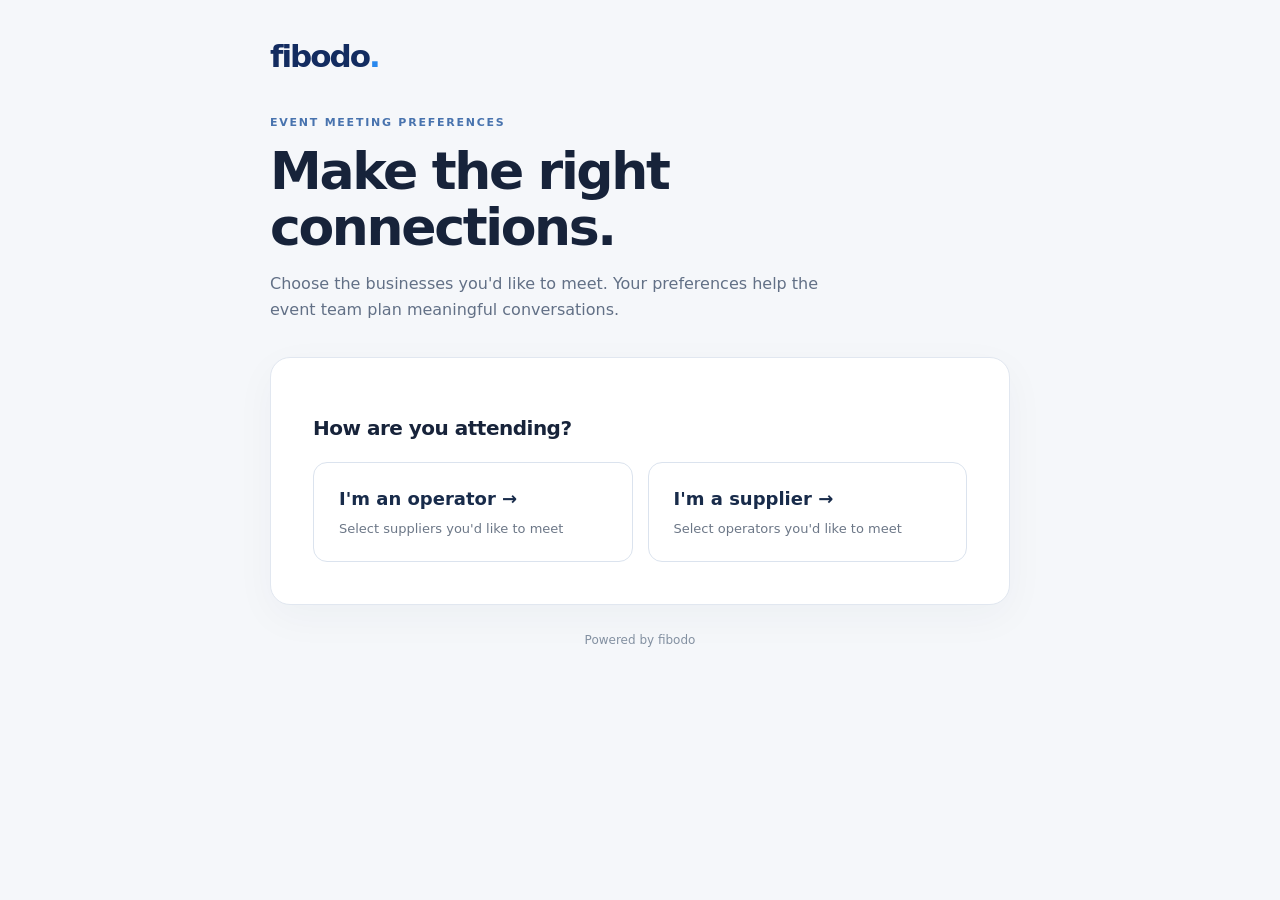
==== index.html @ 54638a2a "Add" ====
<!doctype html><html lang="en"><head><meta charset="utf-8"><meta name="viewport" content="width=device-width,initial-scale=1"><title>Meeting Selector | fibodo</title><link rel="stylesheet" href="styles.css"></head><body><main class="wrap"><header><div class="brand">fibodo<span>.</span></div><p class="eyebrow">EVENT MEETING PREFERENCES</p><h1>Make the right connections.</h1><p class="intro">Choose the businesses you'd like to meet. Your preferences help the event team plan meaningful conversations.</p></header><section class="panel"><div id="choice"><h2>How are you attending?</h2><div class="roles"><a class="role" href="operators.html"><strong>I'm an operator →</strong><small>Select suppliers you'd like to meet</small></a><a class="role" href="suppliers.html"><strong>I'm a supplier →</strong><small>Select operators you'd like to meet</small></a></div></div></section><footer>Powered by fibodo</footer></main></body></html>
---- styles.css ----
:root{font-family:Inter,ui-sans-serif,system-ui,-apple-system,Segoe UI,Arial,sans-serif;color:#17233a;background:#f5f7fa}*{box-sizing:border-box}body{margin:0}.wrap{max-width:780px;margin:auto;padding:38px 20px 60px}.brand{font-size:31px;font-weight:850;letter-spacing:-2px;color:#132c60}.brand span{color:#2888ee}.eyebrow{font-size:11px;font-weight:800;letter-spacing:.16em;color:#4873ae;margin-top:42px}h1{font-size:clamp(32px,6vw,52px);letter-spacing:-.045em;line-height:1.08;margin:14px 0}h2{font-size:20px;letter-spacing:-.025em}.intro{color:#627086;line-height:1.6;max-width:560px}.panel{margin-top:34px;padding:clamp(22px,5vw,42px);background:white;border:1px solid #e1e7f0;border-radius:20px;box-shadow:0 12px 42px #1c36540a}.roles{display:grid;grid-template-columns:1fr 1fr;gap:15px;margin-top:22px}.role{display:flex;flex-direction:column;gap:12px;padding:25px;border:1px solid #dbe3ee;border-radius:14px;text-decoration:none;color:#182b4a;transition:.2s}.role:hover{border-color:#2478db;background:#f4f9ff;transform:translateY(-2px)}.role strong{font-size:18px}.role small{color:#6c7787;font-size:13px}label{display:block;font-size:14px;font-weight:750;margin-bottom:9px}select,input[type=search]{width:100%;padding:15px;border:1px solid #ccd7e6;border-radius:10px;background:white;font:inherit;color:#17233a}select:focus,input:focus{outline:2px solid #3788df;outline-offset:2px}.listheading{display:flex;align-items:center;justify-content:space-between;gap:10px;margin-top:32px}.listheading h2{margin:0 0 14px}.listheading span{color:#4774ae;font-size:13px;font-weight:750}.options{display:grid;grid-template-columns:1fr 1fr;gap:9px;margin-top:16px;max-height:430px;overflow:auto}.option{display:flex;align-items:center;gap:10px;padding:13px 12px;border:1px solid #e1e7ee;border-radius:10px;cursor:pointer;font-size:13px;font-weight:600;margin:0;min-width:0}.option:has(input:checked){background:#edf5ff;border-color:#7bafe9}.option input{width:17px;height:17px;accent-color:#246ec9;flex-shrink:0}.option span{overflow-wrap:anywhere}.status{font-size:14px;min-height:20px;line-height:1.5}.status.error{color:#b32731}.status.success{color:#167347}button{width:100%;border:0;border-radius:11px;background:#143e84;color:white;padding:17px;font-size:15px;font-weight:750;cursor:pointer}button:hover{background:#0c2c62}button:disabled{opacity:.55;cursor:wait}.back{display:inline-block;margin-bottom:25px;text-decoration:none;color:#456a9e;font-size:14px}footer{margin-top:28px;text-align:center;color:#8390a1;font-size:12px}@media(max-width:570px){.roles,.options{grid-template-columns:1fr}.wrap{padding-top:24px}.eyebrow{margin-top:32px}}

.option .website{margin-left:auto;flex-shrink:0;font-size:12px;color:#155ca8;text-decoration:underline;text-underline-offset:2px}.option .website:hover{color:#0b3264}.option span{flex:1;min-width:0}.own-website{display:inline-block;margin-top:10px;font-size:13px;color:#155ca8;text-underline-offset:2px}.own-website[hidden]{display:none}@media(max-width:570px){.option .website{font-size:11px}}
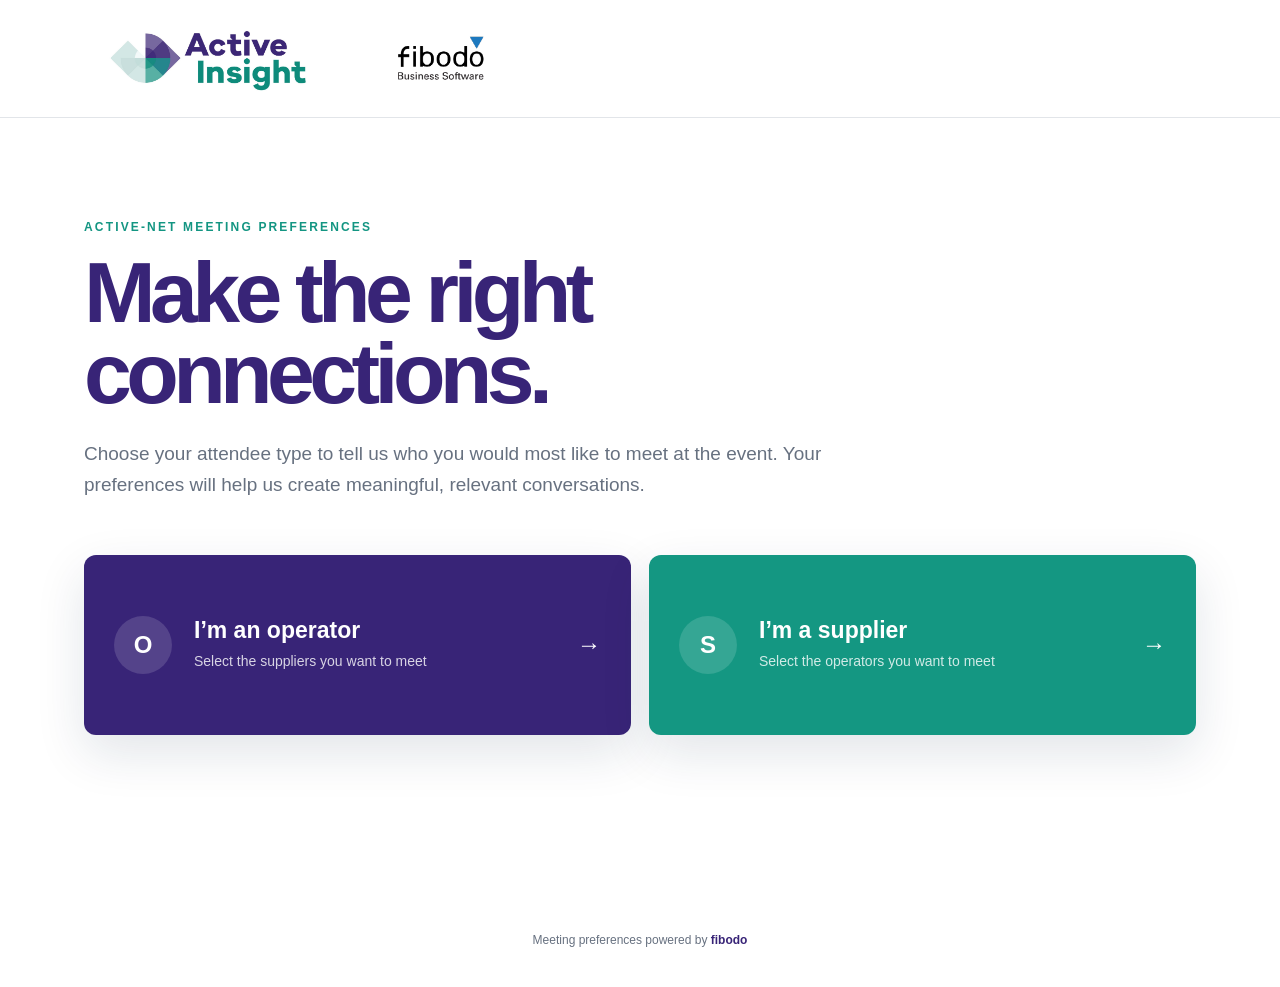
==== commit 03ecf314: "Add" ====
--- a/index.html
+++ b/index.html
@@ -1 +1 @@
-<!doctype html><html lang="en"><head><meta charset="utf-8"><meta name="viewport" content="width=device-width,initial-scale=1"><title>Meeting Selector | fibodo</title><link rel="stylesheet" href="styles.css"></head><body><main class="wrap"><header><div class="brand">fibodo<span>.</span></div><p class="eyebrow">EVENT MEETING PREFERENCES</p><h1>Make the right connections.</h1><p class="intro">Choose the businesses you'd like to meet. Your preferences help the event team plan meaningful conversations.</p></header><section class="panel"><div id="choice"><h2>How are you attending?</h2><div class="roles"><a class="role" href="operators.html"><strong>I'm an operator →</strong><small>Select suppliers you'd like to meet</small></a><a class="role" href="suppliers.html"><strong>I'm a supplier →</strong><small>Select operators you'd like to meet</small></a></div></div></section><footer>Powered by fibodo</footer></main></body></html>
+<!doctype html><html lang="en"><head><meta charset="utf-8"><meta name="viewport" content="width=device-width,initial-scale=1"><meta name="description" content="Choose your active-net meeting preferences."><title>active-net Meeting Preferences | Active Insight</title><link rel="stylesheet" href="styles.css"></head><body><main class="site-shell"><header class="brand-header"><div class="brand-logos"><a href="index.html" aria-label="Meeting preferences home"><img class="active-insight-logo" src="active-insight-logo.jpg" alt="Active Insight"></a><a href="index.html" aria-label="Meeting preferences home"><img class="fibodo-logo" src="fibodo-logo.svg" alt="fibodo"></a></div></header><section class="welcome"><div class="eyebrow">active-net meeting preferences</div><h1>Make the right connections.</h1><p class="intro">Choose your attendee type to tell us who you would most like to meet at the event. Your preferences will help us create meaningful, relevant conversations.</p><div class="journey-grid"><a class="journey-card" href="operators.html"><span class="journey-icon">O</span><span><strong>I’m an operator</strong><small>Select the suppliers you want to meet</small></span><b aria-hidden="true">→</b></a><a class="journey-card coral" href="suppliers.html"><span class="journey-icon">S</span><span><strong>I’m a supplier</strong><small>Select the operators you want to meet</small></span><b aria-hidden="true">→</b></a></div></section><footer class="site-footer">Meeting preferences powered by <strong>fibodo</strong></footer></main></body></html>
--- a/styles.css
+++ b/styles.css
@@ -1,3 +1,16 @@
-:root{font-family:Inter,ui-sans-serif,system-ui,-apple-system,Segoe UI,Arial,sans-serif;color:#17233a;background:#f5f7fa}*{box-sizing:border-box}body{margin:0}.wrap{max-width:780px;margin:auto;padding:38px 20px 60px}.brand{font-size:31px;font-weight:850;letter-spacing:-2px;color:#132c60}.brand span{color:#2888ee}.eyebrow{font-size:11px;font-weight:800;letter-spacing:.16em;color:#4873ae;margin-top:42px}h1{font-size:clamp(32px,6vw,52px);letter-spacing:-.045em;line-height:1.08;margin:14px 0}h2{font-size:20px;letter-spacing:-.025em}.intro{color:#627086;line-height:1.6;max-width:560px}.panel{margin-top:34px;padding:clamp(22px,5vw,42px);background:white;border:1px solid #e1e7f0;border-radius:20px;box-shadow:0 12px 42px #1c36540a}.roles{display:grid;grid-template-columns:1fr 1fr;gap:15px;margin-top:22px}.role{display:flex;flex-direction:column;gap:12px;padding:25px;border:1px solid #dbe3ee;border-radius:14px;text-decoration:none;color:#182b4a;transition:.2s}.role:hover{border-color:#2478db;background:#f4f9ff;transform:translateY(-2px)}.role strong{font-size:18px}.role small{color:#6c7787;font-size:13px}label{display:block;font-size:14px;font-weight:750;margin-bottom:9px}select,input[type=search]{width:100%;padding:15px;border:1px solid #ccd7e6;border-radius:10px;background:white;font:inherit;color:#17233a}select:focus,input:focus{outline:2px solid #3788df;outline-offset:2px}.listheading{display:flex;align-items:center;justify-content:space-between;gap:10px;margin-top:32px}.listheading h2{margin:0 0 14px}.listheading span{color:#4774ae;font-size:13px;font-weight:750}.options{display:grid;grid-template-columns:1fr 1fr;gap:9px;margin-top:16px;max-height:430px;overflow:auto}.option{display:flex;align-items:center;gap:10px;padding:13px 12px;border:1px solid #e1e7ee;border-radius:10px;cursor:pointer;font-size:13px;font-weight:600;margin:0;min-width:0}.option:has(input:checked){background:#edf5ff;border-color:#7bafe9}.option input{width:17px;height:17px;accent-color:#246ec9;flex-shrink:0}.option span{overflow-wrap:anywhere}.status{font-size:14px;min-height:20px;line-height:1.5}.status.error{color:#b32731}.status.success{color:#167347}button{width:100%;border:0;border-radius:11px;background:#143e84;color:white;padding:17px;font-size:15px;font-weight:750;cursor:pointer}button:hover{background:#0c2c62}button:disabled{opacity:.55;cursor:wait}.back{display:inline-block;margin-bottom:25px;text-decoration:none;color:#456a9e;font-size:14px}footer{margin-top:28px;text-align:center;color:#8390a1;font-size:12px}@media(max-width:570px){.roles,.options{grid-template-columns:1fr}.wrap{padding-top:24px}.eyebrow{margin-top:32px}}
+:root{--navy:#142c4a;--coral:#ef745d;--aqua:#59c7cc;--cream:#f4f1ea;--ink:#18283b;--muted:#68788a;--line:#dce3e8;--white:#fff}*{box-sizing:border-box}html{scroll-behavior:smooth}body{margin:0;background:var(--white);color:var(--ink);font-family:Arial,Helvetica,sans-serif}button,input{font:inherit}[hidden]{display:none!important}.site-shell{min-height:100vh;background:var(--white)}
+.brand-header{min-height:100px;display:flex;align-items:center;justify-content:flex-start;padding:16px clamp(24px,6vw,88px);border-bottom:1px solid rgba(20,44,74,.12);background:var(--white)}.brand-logos{display:flex;align-items:center;justify-content:flex-start;gap:clamp(14px,2vw,28px)}.brand-logos a{display:flex;align-items:center}.fibodo-logo,.active-insight-logo{display:block;width:clamp(112px,12vw,150px);height:56px;object-fit:contain}
+.welcome,.success-card{max-width:1160px;margin:0 auto;padding:clamp(72px,10vw,140px) 24px}.welcome h1,.form-hero h1,.success-card h1{color:var(--navy);font-size:clamp(48px,7vw,92px);line-height:.94;letter-spacing:-.065em;margin:18px 0 24px;max-width:900px}.welcome>p,.form-hero>p,.success-card p{color:var(--muted);font-size:19px;line-height:1.65;max-width:720px}.eyebrow{color:var(--coral);font-size:12px;font-weight:800;letter-spacing:.18em;text-transform:uppercase}.journey-grid{display:grid;grid-template-columns:1fr 1fr;gap:18px;margin-top:54px}.journey-card{min-height:180px;display:grid;grid-template-columns:auto 1fr auto;align-items:center;gap:22px;padding:30px;border-radius:8px;color:white;background:var(--navy);text-decoration:none;box-shadow:0 18px 50px rgba(20,44,74,.12);transition:transform .2s,box-shadow .2s}.journey-card:hover{transform:translateY(-4px);box-shadow:0 24px 60px rgba(20,44,74,.2)}.journey-card.coral{background:var(--coral)}.journey-icon{display:grid;place-items:center;width:58px;height:58px;border-radius:50%;background:rgba(255,255,255,.14);font-size:24px;font-weight:800}.journey-card strong,.journey-card small{display:block}.journey-card strong{font-size:23px;margin-bottom:8px}.journey-card small{opacity:.8;font-size:14px;line-height:1.4}.journey-card>b{font-size:24px}
+.form-hero{background:var(--navy);color:white;padding:42px max(24px,calc((100vw - 1080px)/2)) 64px;position:relative;overflow:hidden}.form-hero:after{content:"";position:absolute;width:280px;height:280px;border:72px solid var(--aqua);border-radius:50%;right:-90px;top:-110px;opacity:.2}.hero-grid{display:grid;grid-template-columns:minmax(0,1.02fr) minmax(360px,.98fr);gap:clamp(44px,7vw,88px);position:relative;z-index:1}.hero-heading{padding-top:10px}.form-hero h1{color:white;font-size:clamp(44px,5.6vw,70px);line-height:.98;max-width:650px;margin:16px 0 24px;position:relative;z-index:1}.hero-heading>p:not(.hero-lead){color:#cbd8e4;font-size:17px;line-height:1.65;max-width:580px}.hero-lead{color:white;font-size:clamp(22px,2.5vw,30px);font-weight:800;letter-spacing:-.03em;margin:0 0 14px}.hero-details{align-self:start;background:rgba(255,255,255,.08);border:1px solid rgba(255,255,255,.14);border-radius:12px;padding:clamp(24px,3vw,34px);box-shadow:0 24px 60px rgba(4,15,29,.18);backdrop-filter:blur(3px)}.hero-details>p{color:#e5edf4;font-size:15px;line-height:1.62;margin:0 0 16px}.hero-details .deadline{display:inline-flex;align-items:center;gap:10px;background:var(--aqua);color:var(--navy);border-radius:100px;padding:8px 14px;font-size:13px;font-weight:800;margin:2px 0 18px}.deadline span{font-size:10px;letter-spacing:.1em;text-transform:uppercase;border-right:1px solid rgba(20,44,74,.25);padding-right:10px}.hero-details .reassurance{border-left:3px solid var(--coral);padding-left:16px;margin-top:22px}.hero-details .thank-you{color:white;font-size:17px;font-weight:800;margin:20px 0 0}.back-link{color:#fff;display:inline-flex;gap:8px;align-items:center;text-decoration:none;font-size:14px;margin-bottom:38px;opacity:.75}.meeting-form{max-width:1080px;margin:0 auto;padding:64px 24px 0}fieldset{border:0;padding:0;margin:0 0 60px;min-width:0}legend,.selection-heading h2{color:var(--navy);font-size:30px;font-weight:800;letter-spacing:-.04em;margin-bottom:28px}.field-grid{display:grid;grid-template-columns:1fr 1fr;gap:22px}.field-grid label>span{display:block;font-size:13px;font-weight:700;margin-bottom:9px}.field-grid input,.search-box input{width:100%;height:54px;border-radius:5px;background:white;border:1px solid var(--line);padding:0 16px;outline:none}.field-grid input:focus,.search-box input:focus{border-color:var(--aqua);box-shadow:0 0 0 3px rgba(89,199,204,.18)}
+.selection-heading{display:flex;justify-content:space-between;align-items:center;gap:24px}.selection-heading h2{margin:0}.selection-heading p{color:var(--muted);font-size:14px;line-height:1.5;margin:8px 0 0}.selection-count{flex:none;background:#dceff0;color:var(--navy);font-size:12px;font-weight:800;padding:9px 13px;border-radius:100px}.search-box{display:block;position:relative;margin:26px 0 18px}.search-box>span:first-child{position:absolute;left:16px;top:13px;font-size:24px;color:var(--muted);z-index:2}.search-box input{padding-left:48px}.company-grid{display:grid;grid-template-columns:repeat(3,1fr);gap:12px}.company-option{min-height:78px;background:#fff;border:1px solid var(--line);border-radius:6px;padding:14px;display:grid;grid-template-columns:42px 1fr auto;gap:12px;align-items:center;font-size:14px;font-weight:700;cursor:pointer;transition:border .18s,transform .18s,box-shadow .18s}.company-option:hover{border-color:var(--aqua);transform:translateY(-1px);box-shadow:0 8px 24px rgba(20,44,74,.07)}.company-option:has(input:checked){border-color:var(--coral);box-shadow:0 7px 22px rgba(239,116,93,.12)}.company-option:has(input:disabled){opacity:.48;cursor:not-allowed}.company-mark{width:42px;height:42px;display:grid;place-items:center;border-radius:50%;background:var(--navy);color:white;font-size:17px}.company-option input{appearance:none;width:22px;height:22px;border:1px solid #aebbc7;border-radius:4px;display:grid;place-content:center;cursor:pointer}.company-option input:before{content:"✓";color:white;font-size:15px;font-weight:900;transform:scale(0);transition:transform .12s}.company-option input:checked{background:var(--coral);border-color:var(--coral)}.company-option input:checked:before{transform:scale(1)}.company-option input:focus-visible{outline:3px solid rgba(89,199,204,.4);outline-offset:2px}.company-option input:disabled{cursor:not-allowed}
+.submit-bar{position:sticky;bottom:0;background:var(--white);box-shadow:0 -10px 35px rgba(20,44,74,.09);border-radius:8px 8px 0 0;padding:18px 22px;display:flex;align-items:center;justify-content:space-between;z-index:5}.submit-bar>div{display:flex;align-items:baseline;gap:8px}.submit-bar strong{color:var(--coral);font-size:24px}.submit-bar span{color:var(--muted);font-size:13px}.submit-bar button{height:49px;padding:0 25px;border:0;border-radius:4px;background:var(--coral);color:#fff;font-weight:800;cursor:pointer}.submit-bar button:hover{background:#dc624d}.submit-bar button:disabled{background:#a9b2ba;cursor:not-allowed}.form-error{color:#b42318;text-align:right;margin:10px 0 0;font-size:14px}.empty-state{text-align:center;padding:40px;color:var(--muted)}footer{text-align:center;color:var(--muted);padding:40px 24px;font-size:12px}footer strong{color:var(--navy)}.success-card{text-align:center;max-width:760px}.success-tick{display:grid;place-items:center;width:58px;height:58px;border-radius:50%;background:var(--coral);color:white;font-size:30px;margin:0 auto 28px}.success-card h1{font-size:72px}.success-card p{margin:0 auto 28px}.success-card a{color:var(--navy);font-weight:800}.sr-only{position:absolute;width:1px;height:1px;padding:0;margin:-1px;overflow:hidden;clip:rect(0,0,0,0);white-space:nowrap;border:0}
+@media(max-width:900px){.hero-grid{grid-template-columns:1fr;gap:34px}.hero-heading>p:not(.hero-lead){max-width:680px}.hero-details{max-width:680px}}@media(max-width:800px){.journey-grid,.field-grid{grid-template-columns:1fr}.company-grid{grid-template-columns:1fr 1fr}.brand-header{min-height:84px}.meeting-form{padding-top:44px}.form-hero{padding-top:34px}.back-link{margin-bottom:36px}}@media(max-width:560px){.brand-header{padding-block:12px}.brand-logos{gap:12px}.fibodo-logo,.active-insight-logo{width:100px;height:48px}.company-grid{grid-template-columns:1fr}.journey-card{min-height:150px;padding:22px;grid-template-columns:auto 1fr}.journey-card>b{display:none}.submit-bar{margin:0 -10px}.submit-bar span{display:none}.selection-heading{align-items:flex-start;flex-direction:column;gap:15px}.welcome h1{font-size:54px}.form-hero h1{font-size:42px}.hero-details{padding:22px}.hero-details .deadline{align-items:flex-start;flex-direction:column;gap:3px;border-radius:8px}.deadline span{border-right:0;padding-right:0}.success-card h1{font-size:58px}}@media(prefers-reduced-motion:reduce){*{scroll-behavior:auto!important;transition:none!important}}
 
-.option .website{margin-left:auto;flex-shrink:0;font-size:12px;color:#155ca8;text-decoration:underline;text-underline-offset:2px}.option .website:hover{color:#0b3264}.option span{flex:1;min-width:0}.own-website{display:inline-block;margin-top:10px;font-size:13px;color:#155ca8;text-underline-offset:2px}.own-website[hidden]{display:none}@media(max-width:570px){.option .website{font-size:11px}}
+/* Active Insight adaptation: visual styles only; existing IDs and form logic retained. */
+:root{--navy:#382477;--coral:#139582;--aqua:#7bc9c3;--ink:#28243b;--muted:#677180}
+.brand-header{justify-content:space-between}.brand-logos{gap:32px}.active-insight-logo{width:clamp(175px,26vw,270px);height:85px}.fibodo-logo{width:125px;height:65px}
+.welcome{padding-top:clamp(65px,8vw,115px)}.welcome h1{font-size:clamp(46px,7vw,86px)}.welcome .intro{max-width:760px}.journey-card.coral{background:#149782}.journey-card{border-radius:12px}
+.form-hero{padding-bottom:70px}.hero-details{background:rgba(255,255,255,.09)}.hero-details .reassurance{border-left-color:#7bd0c4}.hero-lead{color:#fff}
+.meeting-form{max-width:1080px;margin:auto;padding:58px 24px 0}.meeting-form fieldset{margin-bottom:44px}.meeting-form legend{display:block}.meeting-form label.field-label{display:block;font-size:14px;font-weight:700;margin:0 0 10px}.meeting-form select,.meeting-form .attendee-fields input,.meeting-form #search{width:100%;min-height:54px;border:1px solid var(--line);border-radius:6px;background:#fff;padding:12px 16px;font:inherit;color:var(--ink)}.meeting-form select:focus,.meeting-form input:focus{outline:3px solid rgba(20,149,130,.17);border-color:var(--coral)}.details-grid{display:grid;grid-template-columns:1fr 1fr;gap:22px}.details-grid .full{grid-column:1/-1}.attendee-fields{display:contents}.optional{color:var(--muted);font-weight:400}.own-website{display:inline-block;margin-top:8px;color:#117c73;font-size:13px;text-decoration:none}.own-website:hover{text-decoration:underline}.listheading{display:flex;align-items:center;justify-content:space-between;gap:16px;margin:15px 0 12px}.listheading h2{font-size:30px;color:var(--navy);letter-spacing:-.04em;margin:0}.listheading #count{background:#e1f4f0;color:#126c65;border-radius:50px;padding:9px 15px;font-weight:700;font-size:13px}.selection-description{color:var(--muted);margin:0 0 22px;line-height:1.6}.meeting-form #search{margin:8px 0 20px}.options{display:grid;grid-template-columns:repeat(3,minmax(0,1fr));gap:12px}.option{min-height:90px;border:1px solid var(--line);border-radius:8px;display:flex;gap:12px;align-items:center;padding:15px;background:white;font-size:14px;font-weight:700;cursor:pointer;transition:box-shadow .15s,border-color .15s}.option:hover{border-color:var(--aqua);box-shadow:0 7px 20px rgba(30,20,60,.08)}.option:has(input:checked){border-color:var(--coral);background:#f1faf8}.option input{accent-color:var(--coral);width:19px;height:19px;flex:none}.option span{flex:1;min-width:0}.option .website{font-size:12px;color:#117d72;white-space:nowrap;text-decoration:none}.option .website:hover{text-decoration:underline}.submit-area{position:sticky;bottom:0;background:#fff;padding:20px 0 24px;margin-top:30px;border-top:1px solid var(--line);z-index:3}.submit-area button{background:var(--coral);color:#fff;border:0;border-radius:6px;min-height:54px;padding:0 26px;font-size:15px;font-weight:800;cursor:pointer}.submit-area button:hover{background:#107e71}.submit-area button:disabled{opacity:.65;cursor:default}.status{font-size:14px;line-height:1.6;margin:0 0 12px}.status:empty{display:none}.status.error{color:#a62c22}.status.success{color:#167568}.site-footer{margin-top:30px}
+@media(max-width:800px){.options{grid-template-columns:repeat(2,minmax(0,1fr))}.brand-header{padding:14px 24px}.active-insight-logo{width:190px;height:65px}}
+@media(max-width:580px){.brand-logos{gap:14px}.active-insight-logo{width:145px;height:56px}.fibodo-logo{width:86px;height:50px}.details-grid,.options{grid-template-columns:1fr}.details-grid .full{grid-column:auto}.option{min-height:72px}.form-hero{padding-bottom:46px}.listheading{align-items:flex-start;flex-direction:column}.submit-area button{width:100%}}
